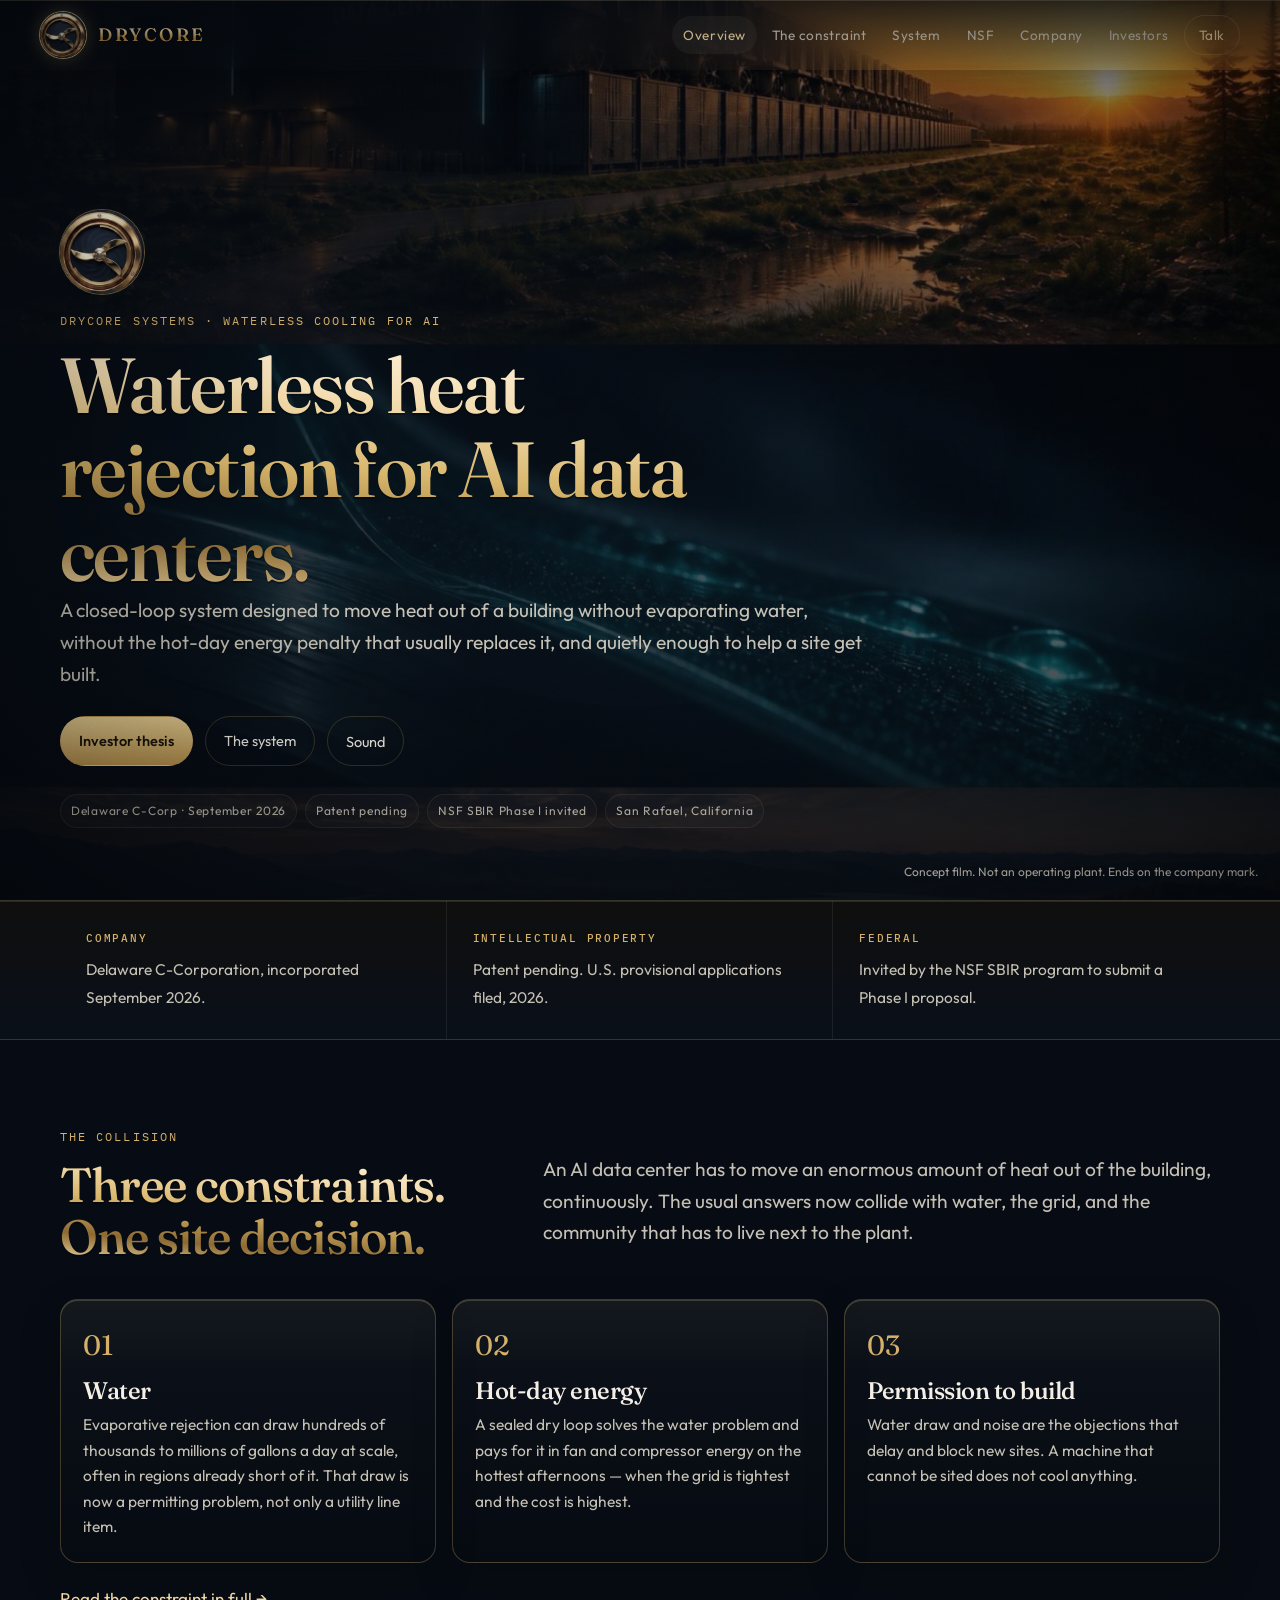
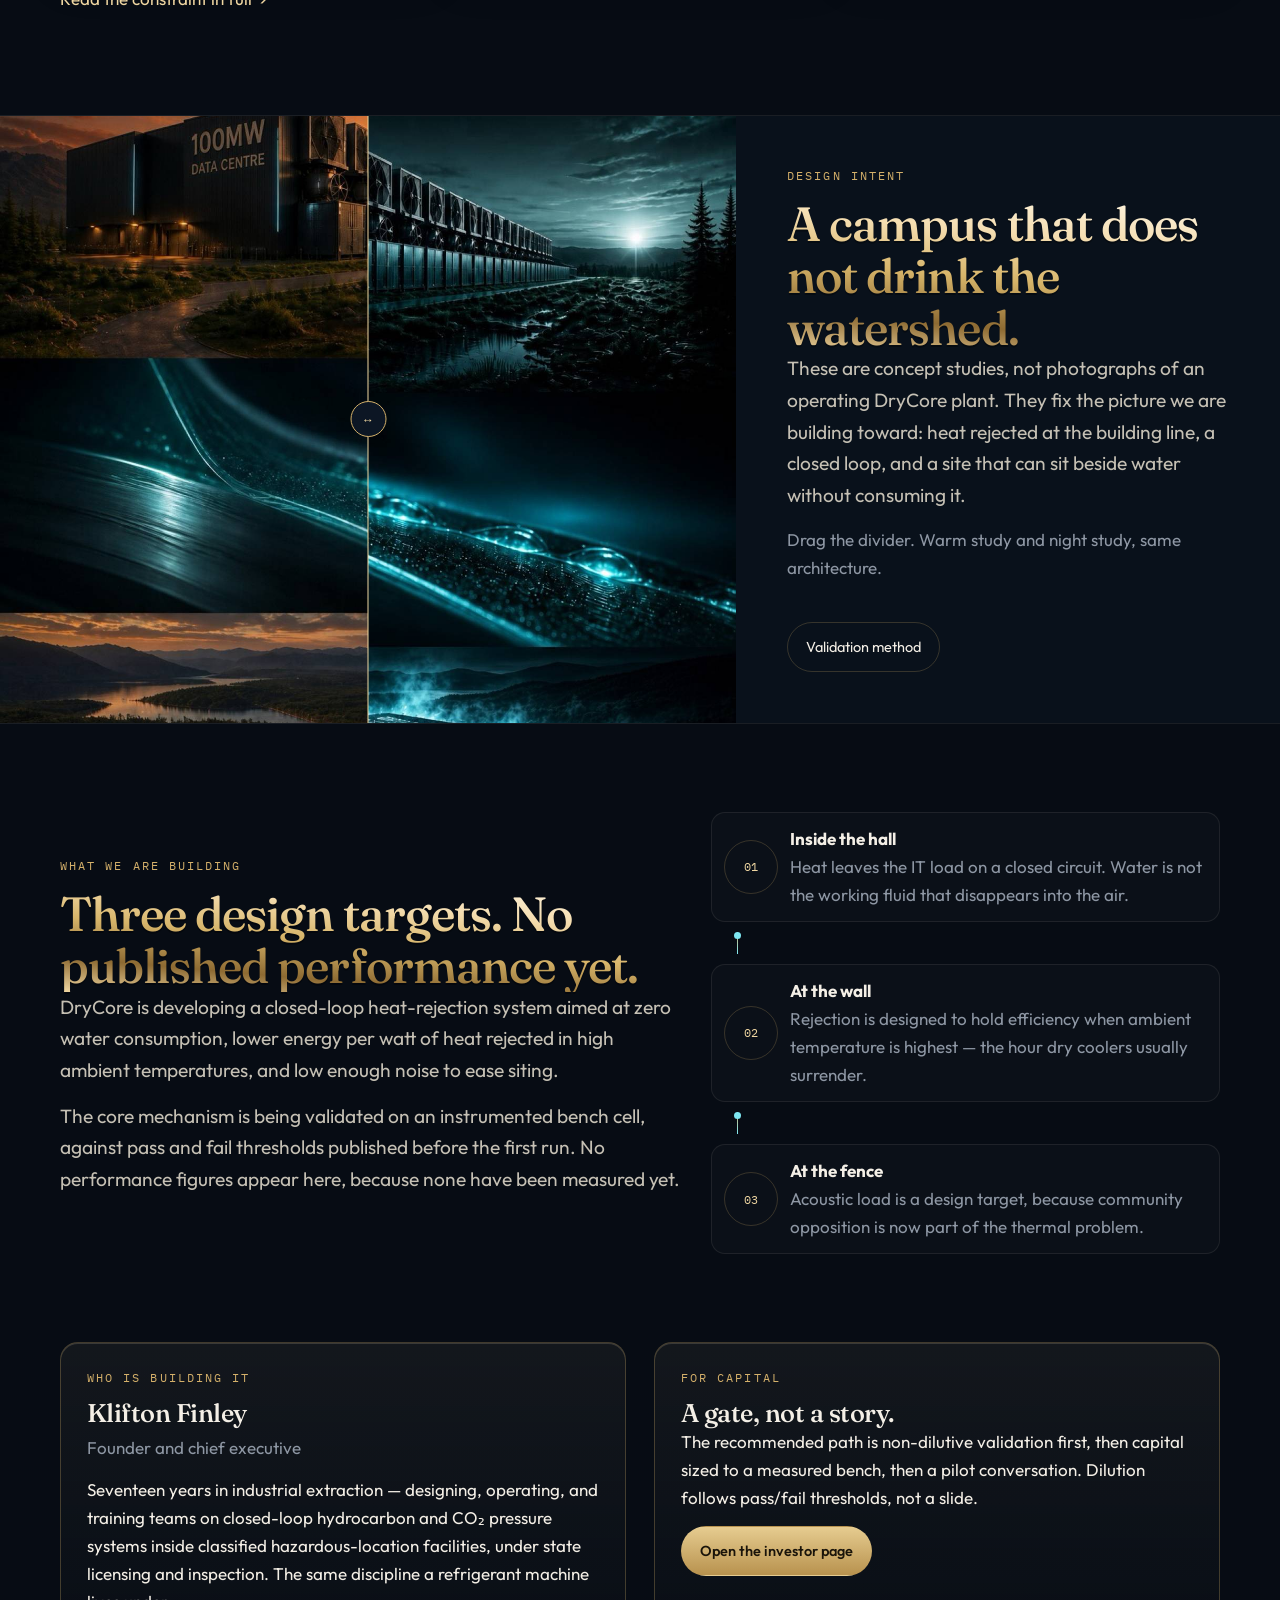
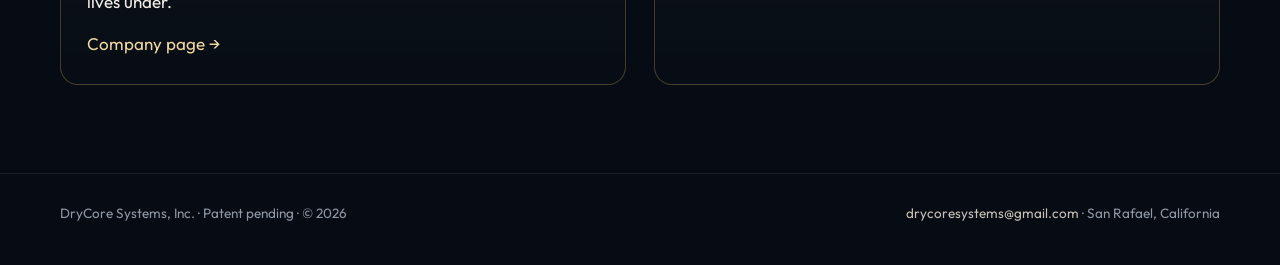
==== index.html @ 339e8fa3 "Add files via upload flatten asset paths" ====
<!doctype html>
<html lang="en">
<head>
<meta charset="utf-8">
<meta name="viewport" content="width=device-width,initial-scale=1">
<title>DryCore Systems — Waterless heat rejection for AI data centers</title>
<meta name="description" content="DryCore Systems is developing closed-loop, waterless heat rejection for AI data centers. Patent pending. Delaware C-Corporation.">
<meta property="og:title" content="DryCore Systems">
<meta property="og:description" content="Closed-loop, waterless heat rejection for AI data centers. Patent pending.">
<meta property="og:type" content="website">
<meta name="theme-color" content="#070d16">
<link rel="preconnect" href="https://fonts.googleapis.com">
<link rel="preconnect" href="https://fonts.gstatic.com" crossorigin>
<link href="https://fonts.googleapis.com/css2?family=Fraunces:opsz,wght@9..144,500;9..144,600&family=IBM+Plex+Mono:wght@400;500&family=Outfit:wght@360;460;540&display=swap" rel="stylesheet">
<link rel="stylesheet" href="site.css">
<link rel="icon" href="emblem.jpg">
</head>
<body>
<div class="progress"></div>
<header class="nav nav-over">
  <a class="brand" href="index.html"><img src="emblem.jpg" alt="DryCore mark"><b>DRY<span>CORE</span></b></a>
  <button class="menu-btn" aria-label="Menu">Menu</button>
  <nav class="nav-links">
    <a href="index.html" aria-current="page">Overview</a>
    <a href="problem.html">The constraint</a>
    <a href="technology.html">System</a>
    <a href="nsf.html">NSF</a>
    <a href="company.html">Company</a>
    <a href="investors.html">Investors</a>
    <a class="nav-cta" href="contact.html">Talk</a>
  </nav>
</header>

<section class="stage">
  <video id="hero-film" autoplay muted playsinline poster="vision-warm.jpg">
    <source src="intro.mp4" type="video/mp4">
  </video>
  <div class="stage-shade"></div>
  <div class="wrap stage-copy">
    <img class="stage-mark" src="emblem.jpg" alt="">
    <p class="kicker">DryCore Systems · Waterless cooling for AI</p>
    <h1>Waterless heat rejection for AI data centers.</h1>
    <p class="lede">A closed-loop system designed to move heat out of a building without evaporating water, without the hot-day energy penalty that usually replaces it, and quietly enough to help a site get built.</p>
    <div class="hero-actions">
      <a class="btn btn-gold" href="investors.html">Investor thesis</a>
      <a class="btn btn-ghost" href="technology.html">The system</a>
      <button class="btn btn-ghost" type="button" id="hero-sound">Sound</button>
    </div>
    <div class="pills">
      <span class="pill">Delaware C-Corp · September 2026</span>
      <span class="pill">Patent pending</span>
      <span class="pill">NSF SBIR Phase I invited</span>
      <span class="pill">San Rafael, California</span>
    </div>
  </div>
  <p class="stage-note">Concept film. Not an operating plant. Ends on the company mark.</p>
</section>

<main>

  <section class="strip">
    <div class="wrap strip-grid">
      <article><b>Company</b><span>Delaware C-Corporation, incorporated September 2026.</span></article>
      <article><b>Intellectual property</b><span>Patent pending. U.S. provisional applications filed, 2026.</span></article>
      <article><b>Federal</b><span>Invited by the NSF SBIR program to submit a Phase I proposal.</span></article>
    </div>
  </section>

  <section class="block">
    <div class="wrap">
      <div class="section-head">
        <div>
          <p class="kicker">The collision</p>
          <h2>Three constraints. One site decision.</h2>
        </div>
        <p class="lede">An AI data center has to move an enormous amount of heat out of the building, continuously. The usual answers now collide with water, the grid, and the community that has to live next to the plant.</p>
      </div>
      <div class="cards">
        <article class="card">
          <div class="num">01</div>
          <h3>Water</h3>
          <p>Evaporative rejection can draw hundreds of thousands to millions of gallons a day at scale, often in regions already short of it. That draw is now a permitting problem, not only a utility line item.</p>
        </article>
        <article class="card">
          <div class="num">02</div>
          <h3>Hot-day energy</h3>
          <p>A sealed dry loop solves the water problem and pays for it in fan and compressor energy on the hottest afternoons — when the grid is tightest and the cost is highest.</p>
        </article>
        <article class="card">
          <div class="num">03</div>
          <h3>Permission to build</h3>
          <p>Water draw and noise are the objections that delay and block new sites. A machine that cannot be sited does not cool anything.</p>
        </article>
      </div>
      <p style="margin-top:22px"><a href="problem.html">Read the constraint in full →</a></p>
    </div>
  </section>

  <section class="vision">
    <div class="compare" aria-label="Design visualizations, day and night">
      <img src="vision-cool.jpg" alt="Night design study of a data center heat-rejection campus">
      <img class="top" src="vision-warm.jpg" alt="Sunset design study of a 100 megawatt data centre with dry heat rejection">
      <div class="handle"><span>↔</span></div>
    </div>
    <div class="vision-copy">
      <p class="kicker">Design intent</p>
      <h2>A campus that does not drink the watershed.</h2>
      <p class="lede">These are concept studies, not photographs of an operating DryCore plant. They fix the picture we are building toward: heat rejected at the building line, a closed loop, and a site that can sit beside water without consuming it.</p>
      <p class="muted">Drag the divider. Warm study and night study, same architecture.</p>
      <div class="hero-actions">
        <a class="btn btn-ghost" href="technology.html">Validation method</a>
      </div>
    </div>
  </section>

  <section class="block">
    <div class="wrap diagram">
      <div>
        <p class="kicker">What we are building</p>
        <h2>Three design targets. No published performance yet.</h2>
        <p class="lede">DryCore is developing a closed-loop heat-rejection system aimed at zero water consumption, lower energy per watt of heat rejected in high ambient temperatures, and low enough noise to ease siting.</p>
        <p class="lede">The core mechanism is being validated on an instrumented bench cell, against pass and fail thresholds published before the first run. No performance figures appear here, because none have been measured yet.</p>
      </div>
      <div class="path">
        <div class="node"><i>01</i><div><strong>Inside the hall</strong><br><span class="muted">Heat leaves the IT load on a closed circuit. Water is not the working fluid that disappears into the air.</span></div></div>
        <div class="flow"></div>
        <div class="node"><i>02</i><div><strong>At the wall</strong><br><span class="muted">Rejection is designed to hold efficiency when ambient temperature is highest — the hour dry coolers usually surrender.</span></div></div>
        <div class="flow"></div>
        <div class="node"><i>03</i><div><strong>At the fence</strong><br><span class="muted">Acoustic load is a design target, because community opposition is now part of the thermal problem.</span></div></div>
      </div>
    </div>
  </section>

  <section class="block" style="padding-top:0">
    <div class="wrap two">
      <div class="panel">
        <p class="kicker">Who is building it</p>
        <h3>Klifton Finley</h3>
        <p class="muted" style="margin-top:6px">Founder and chief executive</p>
        <p>Seventeen years in industrial extraction — designing, operating, and training teams on closed-loop hydrocarbon and CO₂ pressure systems inside classified hazardous-location facilities, under state licensing and inspection. The same discipline a refrigerant machine lives under.</p>
        <a href="company.html">Company page →</a>
      </div>
      <div class="panel">
        <p class="kicker">For capital</p>
        <h3>A gate, not a story.</h3>
        <p>The recommended path is non-dilutive validation first, then capital sized to a measured bench, then a pilot conversation. Dilution follows pass/fail thresholds, not a slide.</p>
        <a class="btn btn-gold" href="investors.html">Open the investor page</a>
      </div>
    </div>
  </section>
</main>

<footer>
  <div class="wrap foot">
    <div>DryCore Systems, Inc. · Patent pending · © 2026</div>
    <div><a href="mailto:drycoresystems@gmail.com">drycoresystems@gmail.com</a> · San Rafael, California</div>
  </div>
</footer>
<script src="site.js"></script>
</body>
</html>
---- site.css ----
/* DryCore Systems — institutional site
   Palette from the mark: deep navy, brushed gold, cream.
   Night cyan and sunset amber used as secondary atmosphere only. */

:root {
  --navy: #070d16;
  --navy-2: #0c1624;
  --navy-3: #122033;
  --navy-4: #182a40;
  --gold: #d4b06a;
  --gold-2: #f0d7a2;
  --gold-dim: #8d7344;
  --bronze: #a88455;
  --ink: #f4efe6;
  --ink-2: #c5c0b4;
  --ink-3: #8e97a4;
  --line: rgba(212, 176, 106, 0.22);
  --line-soft: rgba(244, 239, 230, 0.08);
  --cyan: #7ee7f2;
  --cyan-dim: #1c6f7c;
  --amber: #e7a15a;
  --danger: #d67b6a;
  --shadow: 0 30px 80px rgba(0, 0, 0, 0.45);
  --serif: "Fraunces", "Iowan Old Style", Palatino, serif;
  --sans: "Outfit", "Avenir Next", "Segoe UI", sans-serif;
  --mono: "IBM Plex Mono", ui-monospace, monospace;
  --max: 1160px;
  --pad: clamp(20px, 4vw, 40px);
}

* { box-sizing: border-box; }
html { scroll-behavior: smooth; -webkit-text-size-adjust: 100%; }
body {
  margin: 0;
  color: var(--ink);
  font-family: var(--sans);
  font-size: 17px;
  line-height: 1.65;
  font-weight: 400;
  text-rendering: optimizeLegibility;
  background-color: #070c14;
  background-image:
    radial-gradient(900px 520px at 12% -10%, rgba(212, 176, 106, 0.16), transparent 60%),
    radial-gradient(800px 480px at 100% 0%, rgba(40, 110, 130, 0.18), transparent 55%),
    linear-gradient(180deg, rgba(255,255,255,0.025), transparent 180px),
    repeating-linear-gradient(0deg, rgba(244,239,230,0.015) 0 1px, transparent 1px 4px),
    repeating-linear-gradient(90deg, rgba(212,176,106,0.035) 0 1px, transparent 1px 28px);
  background-attachment: fixed;
}
body::before {
  content: "";
  pointer-events: none;
  position: fixed;
  inset: 0;
  z-index: 70;
  opacity: 0.18;
  background-image: url("data:image/svg+xml;utf8,<svg xmlns='http://www.w3.org/2000/svg' width='220' height='220'><filter id='n'><feTurbulence type='fractalNoise' baseFrequency='.8' numOctaves='2' stitchTiles='stitch'/></filter><rect width='100%' height='100%' filter='url(%23n)' opacity='.55'/></svg>");
  mix-blend-mode: overlay;
}
body::after {
  content: "";
  pointer-events: none;
  position: fixed;
  inset: 0;
  z-index: 69;
  background: radial-gradient(ellipse at center, transparent 40%, rgba(0,0,0,.45) 100%);
}
::selection { background: rgba(212, 176, 106, 0.35); color: #fff; }
img { max-width: 100%; display: block; }
a { color: var(--gold-2); text-decoration: none; }
button, input, textarea { font-family: inherit; }

.progress {
  position: fixed; top: 0; left: 0; height: 2px; width: 0;
  background: linear-gradient(90deg, var(--bronze), var(--gold-2));
  z-index: 100;
}

/* nav */
.nav {
  position: sticky; top: 0; z-index: 40;
  display: flex; align-items: center; justify-content: space-between;
  gap: 18px;
  padding: 12px var(--pad);
  background:
    linear-gradient(180deg, rgba(28, 24, 16, 0.55), rgba(7, 13, 22, 0.82));
  backdrop-filter: blur(18px);
  border-bottom: 1px solid rgba(240, 215, 162, 0.28);
  box-shadow: inset 0 1px 0 rgba(255, 236, 196, 0.18), 0 10px 30px rgba(0,0,0,.28);
}
.brand {
  display: flex; align-items: center; gap: 12px;
  color: var(--ink); letter-spacing: 0.18em;
  font-weight: 560; font-size: 14px;
}
.brand img {
  width: 46px; height: 46px; border-radius: 50%;
  object-fit: cover; object-position: 42% 48%;
  box-shadow:
    0 0 0 1px rgba(240, 215, 162, 0.7),
    0 0 18px rgba(212, 176, 106, 0.35),
    inset 0 0 0 1px rgba(0,0,0,.4);
}
.brand b {
  font-family: var(--serif);
  font-weight: 520;
  font-size: 18px;
  letter-spacing: 0.14em;
  background: linear-gradient(180deg, #fff6df 0%, #f0d7a2 38%, #b8893e 62%, #f3e2b8 100%);
  -webkit-background-clip: text;
  background-clip: text;
  color: transparent;
  filter: drop-shadow(0 1px 0 rgba(0,0,0,.45));
}
.brand b span { color: inherit; }
.nav-links { display: flex; align-items: center; gap: 4px; }
.nav-links a {
  color: var(--ink-2); font-size: 13.5px; letter-spacing: 0.04em;
  padding: 8px 11px; border-radius: 999px;
}
.nav-links a:hover, .nav-links a[aria-current="page"] { color: var(--ink); background: rgba(244, 239, 230, 0.05); }
.nav-links a[aria-current="page"] { color: var(--gold-2); }
.nav-cta {
  border: 1px solid var(--line) !important;
  color: var(--gold-2) !important;
  padding: 8px 14px !important;
}
.menu-btn {
  display: none; background: transparent; color: var(--ink);
  border: 1px solid var(--line); border-radius: 8px; padding: 8px 10px;
}

/* layout */
.wrap { width: min(var(--max), calc(100% - var(--pad) * 2)); margin-inline: auto; }
.kicker {
  font-family: var(--mono); font-size: 11.5px; letter-spacing: 0.18em;
  text-transform: uppercase; color: var(--gold); margin: 0 0 12px;
}
h1, h2, h3 { font-family: var(--serif); font-weight: 520; letter-spacing: -0.02em; line-height: 1.08; margin: 0; }
h1, h2 {
  background: linear-gradient(185deg, #fff8e8 0%, #f4ddb0 28%, #d7b56a 52%, #8d6a32 78%, #f0d7a2 100%);
  -webkit-background-clip: text;
  background-clip: text;
  color: transparent;
  filter: drop-shadow(0 2px 0 rgba(0,0,0,.35));
}
h1 { font-size: clamp(40px, 6.4vw, 78px); font-weight: 560; }
h2 { font-size: clamp(30px, 4vw, 48px); }
h3 { font-size: clamp(22px, 2vw, 28px); color: #f4efe6; }
.lede { color: var(--ink-2); font-size: clamp(17px, 1.5vw, 20px); max-width: 62ch; }
p { margin: 0 0 14px; }
.muted { color: var(--ink-3); }
.gold { color: var(--gold-2); }

.btn {
  display: inline-flex; align-items: center; gap: 8px;
  border-radius: 999px; padding: 12px 18px;
  border: 1px solid var(--line); color: var(--ink);
  background: transparent; cursor: pointer; font-size: 14.5px;
}
.btn-gold {
  background: linear-gradient(180deg, #e6cc90, #b8924e);
  color: #1a140a; border-color: transparent; font-weight: 560;
}
.btn-gold:hover { filter: brightness(1.06); }
.btn-ghost:hover { border-color: var(--gold); color: var(--gold-2); }

/* hero */
.hero {
  position: relative;
  min-height: calc(100vh - 70px);
  display: grid;
  grid-template-columns: 1.05fr 0.95fr;
  gap: 40px;
  align-items: center;
  padding: 36px 0 64px;
  overflow: hidden;
}
.hero::after {
  content: "";
  position: absolute; inset: auto -10% -20% 30%;
  height: 55%;
  background: radial-gradient(ellipse at center, rgba(212, 176, 106, 0.14), transparent 68%);
  pointer-events: none;
}
.mark-stage {
  position: relative;
  width: min(520px, 100%);
  aspect-ratio: 1;
  margin-inline: auto;
}
.mark-stage img.emblem {
  width: 78%; height: 78%;
  object-fit: cover; object-position: 46% 50%;
  border-radius: 50%;
  position: absolute; inset: 11%;
  box-shadow: 0 20px 60px rgba(0,0,0,.45), inset 0 0 0 1px rgba(240, 215, 162, 0.25);
}
.ring {
  position: absolute; inset: 0; border-radius: 50%;
  border: 1px solid rgba(212, 176, 106, 0.35);
  animation: spin 48s linear infinite;
}
.ring::before, .ring::after {
  content: ""; position: absolute; width: 7px; height: 7px; border-radius: 50%;
  background: var(--gold-2); box-shadow: 0 0 12px var(--gold);
}
.ring::before { top: 8%; left: 50%; }
.ring::after { bottom: 14%; left: 18%; background: #efe6d4; }
.ring-2 { inset: 7%; border-style: dashed; animation-duration: 80s; animation-direction: reverse; opacity: 0.7; }
.glow {
  position: absolute; width: 180px; height: 180px; border-radius: 50%;
  background: radial-gradient(circle, rgba(126, 231, 242, 0.18), transparent 70%);
  pointer-events: none; transform: translate(-50%, -50%);
  left: 50%; top: 50%;
}
.hero-copy { position: relative; z-index: 1; }
.word {
  font-family: var(--serif); font-weight: 500;
  font-size: clamp(52px, 7vw, 92px); letter-spacing: -0.03em; line-height: 0.9;
}
.word span { color: var(--gold-2); }
.sys {
  margin-top: 10px; letter-spacing: 0.42em; font-size: 13px; color: var(--ink-3);
}
.rule {
  height: 1px; width: min(420px, 100%);
  background: linear-gradient(90deg, var(--gold), transparent);
  margin: 16px 0 14px;
}
.micro {
  font-family: var(--mono); letter-spacing: 0.22em; font-size: 12px; color: var(--ink-2);
}
.hero h1 { font-size: clamp(32px, 3.6vw, 48px); margin-top: 28px; max-width: 16ch; }
.hero .lede { margin-top: 16px; }
.hero-actions { display: flex; gap: 12px; flex-wrap: wrap; margin-top: 26px; }
.pills { display: flex; flex-wrap: wrap; gap: 8px; margin-top: 28px; }
.pill {
  font-size: 12px; letter-spacing: 0.06em; color: var(--ink-2);
  border: 1px solid var(--line-soft); border-radius: 999px; padding: 6px 10px;
  background: rgba(255,255,255,0.02);
}

/* strips */
.strip {
  border-block: 1px solid rgba(212, 176, 106, 0.22);
  background:
    linear-gradient(180deg, rgba(18, 16, 12, 0.72), rgba(10, 16, 26, 0.78));
  box-shadow: inset 0 1px 0 rgba(255, 236, 196, 0.12);
}
.strip-grid {
  display: grid; grid-template-columns: repeat(3, 1fr);
}
.strip-grid article { padding: 28px 26px; border-right: 1px solid var(--line-soft); }
.strip-grid article:last-child { border-right: 0; }
.strip b {
  display: block; font-family: var(--mono); font-size: 11px; letter-spacing: 0.16em;
  text-transform: uppercase; color: var(--gold); font-weight: 450; margin-bottom: 8px;
}
.strip span { color: var(--ink-2); font-size: 15.5px; }

section.block { padding: 88px 0; }
.section-head { display: grid; grid-template-columns: 0.8fr 1.2fr; gap: 32px; margin-bottom: 36px; align-items: end; }

.cards { display: grid; grid-template-columns: repeat(3, 1fr); gap: 16px; }
.card {
  background:
    linear-gradient(180deg, rgba(255, 236, 196, 0.06), rgba(255,255,255,0.02) 28%, rgba(0,0,0,.12));
  border: 1px solid rgba(212, 176, 106, 0.28);
  border-radius: 18px;
  padding: 22px;
  min-height: 180px;
  box-shadow: inset 0 1px 0 rgba(255, 236, 196, 0.18), 0 16px 40px rgba(0,0,0,.22);
  transition: border-color .25s ease, transform .25s ease;
}
.card:hover { border-color: var(--line); transform: translateY(-3px); }
.card .num {
  font-family: var(--serif); color: var(--gold); font-size: 28px;
}
.card h3 { margin: 10px 0 8px; font-size: 24px; }
.card p { color: var(--ink-2); margin: 0; font-size: 15.5px; }

/* vision band */
.vision {
  display: grid; grid-template-columns: 1.15fr 0.85fr; min-height: 560px;
  border-block: 1px solid var(--line-soft);
}
.vision figure { margin: 0; position: relative; overflow: hidden; min-height: 320px; }
.vision img { width: 100%; height: 100%; object-fit: cover; }
.vision figcaption {
  position: absolute; left: 16px; bottom: 16px; right: 16px;
  background: rgba(7, 13, 22, 0.72); backdrop-filter: blur(8px);
  border: 1px solid var(--line-soft); border-radius: 12px; padding: 12px 14px;
  font-size: 13px; color: var(--ink-2);
}
.vision-copy { padding: clamp(28px, 4vw, 56px); display: flex; flex-direction: column; justify-content: center; background: #09111b; }
.compare {
  position: relative; height: 100%; min-height: 420px; overflow: hidden; cursor: ew-resize;
}
.compare img { position: absolute; inset: 0; width: 100%; height: 100%; object-fit: cover; }
.compare .top { clip-path: inset(0 50% 0 0); }
.compare .handle {
  position: absolute; top: 0; bottom: 0; left: 50%; width: 1px;
  background: var(--gold-2); transform: translateX(-50%);
}
.compare .handle span {
  position: absolute; top: 50%; left: 50%; transform: translate(-50%, -50%);
  width: 36px; height: 36px; border-radius: 50%;
  background: #0c1624; border: 1px solid var(--gold);
  display: grid; place-items: center; color: var(--gold-2); font-size: 12px;
}

/* diagram */
.diagram {
  display: grid; grid-template-columns: 1.1fr 0.9fr; gap: 28px; align-items: center;
}
.path {
  display: grid; gap: 10px;
}
.node {
  display: grid; grid-template-columns: 54px 1fr; gap: 12px; align-items: center;
  padding: 12px; border: 1px solid var(--line-soft); border-radius: 14px;
  background: rgba(255,255,255,0.02);
}
.node i {
  width: 54px; height: 54px; border-radius: 50%;
  display: grid; place-items: center;
  border: 1px solid var(--line); color: var(--gold-2);
  font-family: var(--mono); font-style: normal; font-size: 12px;
}
.flow {
  height: 22px; margin-left: 26px; width: 1px;
  background: linear-gradient(var(--gold), var(--cyan));
  position: relative;
}
.flow::after {
  content: ""; position: absolute; left: -3px; width: 7px; height: 7px; border-radius: 50%;
  background: var(--cyan); animation: drop 2.4s linear infinite;
}

.two { display: grid; grid-template-columns: 1fr 1fr; gap: 28px; }
.panel {
  border: 1px solid rgba(212, 176, 106, 0.28);
  border-radius: 18px;
  padding: 26px;
  background:
    linear-gradient(180deg, rgba(255,236,196,0.05), rgba(8,14,22,.55));
  box-shadow: inset 0 1px 0 rgba(255,236,196,.16);
}
.list { margin: 0; padding: 0; list-style: none; }
.list li {
  padding: 12px 0; border-bottom: 1px solid var(--line-soft);
  display: grid; grid-template-columns: 92px 1fr; gap: 12px;
}
.list li:last-child { border-bottom: 0; }
.list strong { color: var(--gold); font-weight: 500; font-size: 13px; letter-spacing: 0.08em; text-transform: uppercase; }

/* investors */
.metrics { display: grid; grid-template-columns: repeat(4, 1fr); gap: 12px; }
.metric {
  padding: 18px; border-radius: 16px; border: 1px solid var(--line-soft);
  background: #0c1624;
}
.metric em { font-style: normal; font-family: var(--serif); font-size: 28px; color: var(--gold-2); display: block; }
.metric span { color: var(--ink-3); font-size: 13px; display: block; margin-top: 6px; }
.chart {
  border: 1px solid var(--line-soft); border-radius: 18px; padding: 22px;
  background: linear-gradient(180deg, #0d1826, #0a121c);
}
.bars { display: flex; align-items: flex-end; gap: 18px; height: 220px; margin-top: 18px; }
.bar { flex: 1; display: flex; flex-direction: column; justify-content: flex-end; align-items: center; gap: 8px; height: 100%; }
.bar .fill {
  width: 100%; border-radius: 10px 10px 4px 4px;
  background: linear-gradient(180deg, var(--gold-2), #8a6840);
  transform-origin: bottom; transform: scaleY(0); animation: grow 1.1s ease forwards;
}
.bar.alt .fill { background: linear-gradient(180deg, var(--cyan), #145e68); }
.bar small { color: var(--ink-3); font-size: 12px; text-align: center; }
.gates { display: grid; gap: 0; }
.gate {
  display: grid; grid-template-columns: 120px 1fr; gap: 18px;
  padding: 18px 0; border-top: 1px solid var(--line-soft);
}
.gate .when { font-family: var(--mono); color: var(--gold); font-size: 12px; letter-spacing: 0.12em; }
.alloc { display: grid; gap: 10px; }
.alloc-row { display: grid; grid-template-columns: 180px 1fr 42px; gap: 10px; align-items: center; font-size: 14px; color: var(--ink-2); }
.track { height: 8px; background: #182433; border-radius: 99px; overflow: hidden; }
.track span { display: block; height: 100%; background: linear-gradient(90deg, var(--bronze), var(--gold-2)); width: 0; animation: widen 1.1s ease forwards; }
.note {
  font-size: 13px; color: var(--ink-3); border-left: 2px solid var(--gold-dim); padding-left: 12px;
}

.toggle { display: flex; gap: 8px; flex-wrap: wrap; margin: 8px 0 0; }
.toggle button {
  background: transparent; color: var(--ink-2); border: 1px solid var(--line-soft);
  border-radius: 999px; padding: 7px 12px; cursor: pointer;
}
.toggle button[aria-pressed="true"] { color: #1a140a; background: var(--gold); border-color: var(--gold); }

/* contact */
form { display: grid; gap: 12px; }
label { display: grid; gap: 6px; font-size: 13px; color: var(--ink-3); letter-spacing: 0.04em; }
input, textarea {
  background: #0c1624; color: var(--ink); border: 1px solid var(--line-soft);
  border-radius: 12px; padding: 12px 14px; font-size: 16px;
}
input:focus, textarea:focus { outline: 2px solid rgba(212,176,106,.45); border-color: var(--gold); }
.form-row { display: grid; grid-template-columns: 1fr 1fr; gap: 12px; }
.toast { display: none; color: var(--gold-2); font-size: 14px; }

footer {
  border-top: 1px solid var(--line-soft);
  padding: 28px 0 40px; color: var(--ink-3); font-size: 13.5px;
}
.foot { display: flex; justify-content: space-between; gap: 18px; flex-wrap: wrap; }
.foot a { color: var(--ink-2); }

.reveal { opacity: 0; transform: translateY(16px); animation: rise .8s ease forwards; }
.d1 { animation-delay: .08s; } .d2 { animation-delay: .16s; } .d3 { animation-delay: .24s; } .d4 { animation-delay: .32s; }

@keyframes spin { to { transform: rotate(360deg); } }
@keyframes drop { from { top: -4px; opacity: 0; } 20% { opacity: 1; } to { top: 18px; opacity: 0; } }
@keyframes rise { to { opacity: 1; transform: none; } }
@keyframes grow { to { transform: scaleY(1); } }
@keyframes widen { to { width: var(--w); } }

.page-hero { padding: 64px 0 20px; }
.page-hero h1 { max-width: 16ch; }

table { width: 100%; border-collapse: collapse; font-size: 14.5px; }
th, td { text-align: left; padding: 12px 10px; border-bottom: 1px solid var(--line-soft); vertical-align: top; }
th { color: var(--gold); font-weight: 500; font-size: 12px; letter-spacing: 0.1em; text-transform: uppercase; }
td { color: var(--ink-2); }

@media (max-width: 900px) {
  .hero, .section-head, .vision, .diagram, .two, .strip-grid, .cards, .metrics { grid-template-columns: 1fr; }
  .strip-grid article { border-right: 0; border-bottom: 1px solid var(--line-soft); }
  .menu-btn { display: inline-flex; }
  .nav-links {
    display: none; position: absolute; top: 68px; left: 12px; right: 12px;
    flex-direction: column; align-items: stretch;
    background: #0c1624; border: 1px solid var(--line); border-radius: 16px; padding: 10px;
  }
  .nav-links.open { display: flex; }
  .form-row, .gate, .alloc-row, .list li { grid-template-columns: 1fr; }
  .hero { min-height: auto; padding-top: 18px; }
  h1 { font-size: clamp(36px, 10vw, 56px); }
}
.intro {
  position: fixed; inset: 0; z-index: 90;
  background: #070d16;
  display: grid; place-items: center;
  transition: opacity .7s ease, visibility .7s ease;
}
.intro.done { opacity: 0; visibility: hidden; pointer-events: none; }
.intro video {
  width: 100%; height: 100%; object-fit: cover; background: #070d16;
}
.intro-ui {
  position: absolute; left: 0; right: 0; bottom: 0;
  display: flex; justify-content: space-between; align-items: flex-end; gap: 16px;
  padding: 22px var(--pad) 26px;
  background: linear-gradient(transparent, rgba(7,13,22,.72));
}
.intro-ui p { margin: 0; color: var(--ink-2); font-size: 13px; max-width: 46ch; }
.intro-actions { display: flex; gap: 8px; }
.intro-actions button {
  background: rgba(7,13,22,.55); color: var(--ink);
  border: 1px solid var(--line); border-radius: 999px;
  padding: 8px 14px; cursor: pointer; font-size: 13px;
}
.intro-actions button.gold {
  background: linear-gradient(180deg, #e6cc90, #b8924e); color: #1a140a; border-color: transparent;
}
body.intro-lock { overflow: hidden; }

.nav-over { position: absolute; top: 0; left: 0; right: 0; background: linear-gradient(180deg, rgba(7,13,22,.72), transparent); border-bottom: 0; }
.stage { position: relative; min-height: 100vh; display: grid; align-items: end; overflow: hidden; background: #070d16 url("vision-warm.jpg") center/cover; }
.stage video { position: absolute; inset: 0; width: 100%; height: 100%; object-fit: cover; }
.stage-shade { position: absolute; inset: 0; background: linear-gradient(90deg, rgba(7,13,22,.88) 0%, rgba(7,13,22,.55) 46%, rgba(7,13,22,.15) 100%), linear-gradient(transparent, rgba(7,13,22,.7)); }
.stage-copy { position: relative; z-index: 1; padding: 120px 0 72px; }
.stage-mark { width: 84px; height: 84px; border-radius: 50%; object-fit: cover; object-position: 42% 48%; box-shadow: 0 0 0 1px rgba(212,176,106,.5); margin-bottom: 18px; }
.stage h1 { max-width: 14ch; }
.stage-note { position: absolute; right: 22px; bottom: 18px; z-index: 1; margin: 0; font-size: 12px; color: #d9d3c6; }

@media (prefers-reduced-motion: reduce) {
  .intro { display: none; }
  *, *::before, *::after { animation: none !important; transition: none !important; }
  .reveal { opacity: 1; transform: none; }
  .bar .fill { transform: none; }
  .track span { width: var(--w); }
}

/* ── Added: water scale calculator ─────────────────────────────── */
.calc {
  margin-top: 26px;
  background: var(--navy-2);
  border: 1px solid var(--line);
  border-radius: 14px;
  padding: clamp(18px, 3vw, 26px);
}
.calc label { display: block; font-family: var(--sans); font-size: 14px; color: var(--ink-2); margin-bottom: 12px; }
.calc label b { font-family: var(--mono); color: var(--gold-2); font-weight: 500; }
.calc input[type="range"] { width: 100%; accent-color: var(--gold); height: 30px; cursor: pointer; }
.calc .ends { display: flex; justify-content: space-between; font-family: var(--mono); font-size: 12px; color: var(--ink-3); margin-top: -2px; }
.calc .out { display: grid; gap: 16px; margin-top: 22px; }
@media (min-width: 620px) { .calc .out { grid-template-columns: repeat(3, 1fr); } }
.calc .out div { min-width: 0; }
.calc .out b {
  display: block; font-family: var(--serif); font-weight: 600;
  font-size: clamp(24px, 5vw, 32px); color: var(--gold-2); line-height: 1.05;
}
.calc .out span { display: block; font-family: var(--sans); font-size: 13px; color: var(--ink-3); margin-top: 5px; line-height: 1.4; }
.calc .band {
  margin-top: 20px; padding-top: 16px; border-top: 1px solid var(--line-soft);
  font-family: var(--sans); font-size: 14px; color: var(--ink-2);
}
.calc .band strong { color: var(--ink); font-weight: 500; }

/* ── Added: segment ladder (TAM → served segment) ──────────────── */
.ladder { display: grid; gap: 12px; margin-top: 22px; }
.ladder .rung {
  display: grid; grid-template-columns: 1fr; gap: 6px;
  background: var(--navy-2); border: 1px solid var(--line-soft);
  border-left: 3px solid var(--gold-dim); border-radius: 10px; padding: 14px 16px;
}
.ladder .rung.focus { border-left-color: var(--gold); background: var(--navy-3); }
.ladder .rung em { font-style: normal; font-family: var(--mono); font-size: 12px; letter-spacing: .08em; text-transform: uppercase; color: var(--ink-3); }
.ladder .rung b { font-family: var(--serif); font-weight: 600; font-size: clamp(19px, 3.4vw, 24px); color: var(--ink); }
.ladder .rung span { font-family: var(--sans); font-size: 14px; color: var(--ink-2); line-height: 1.5; }
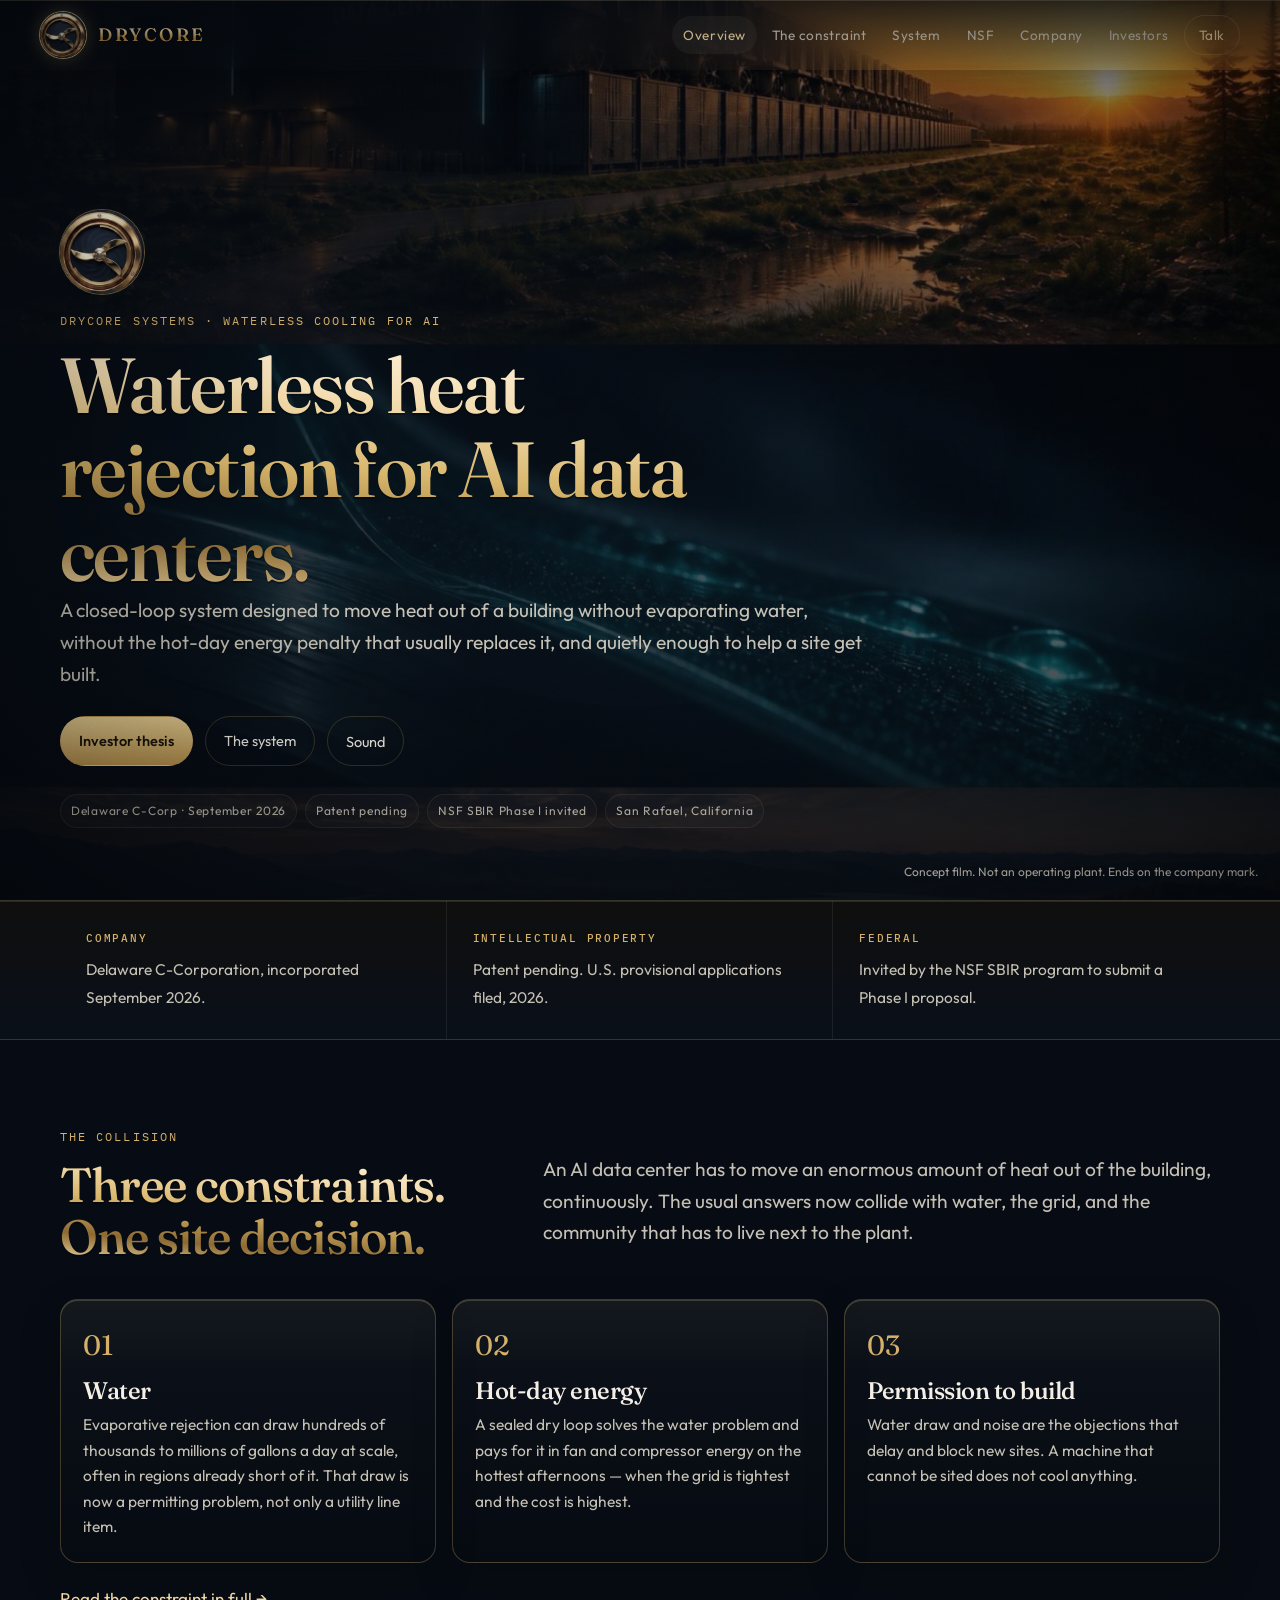
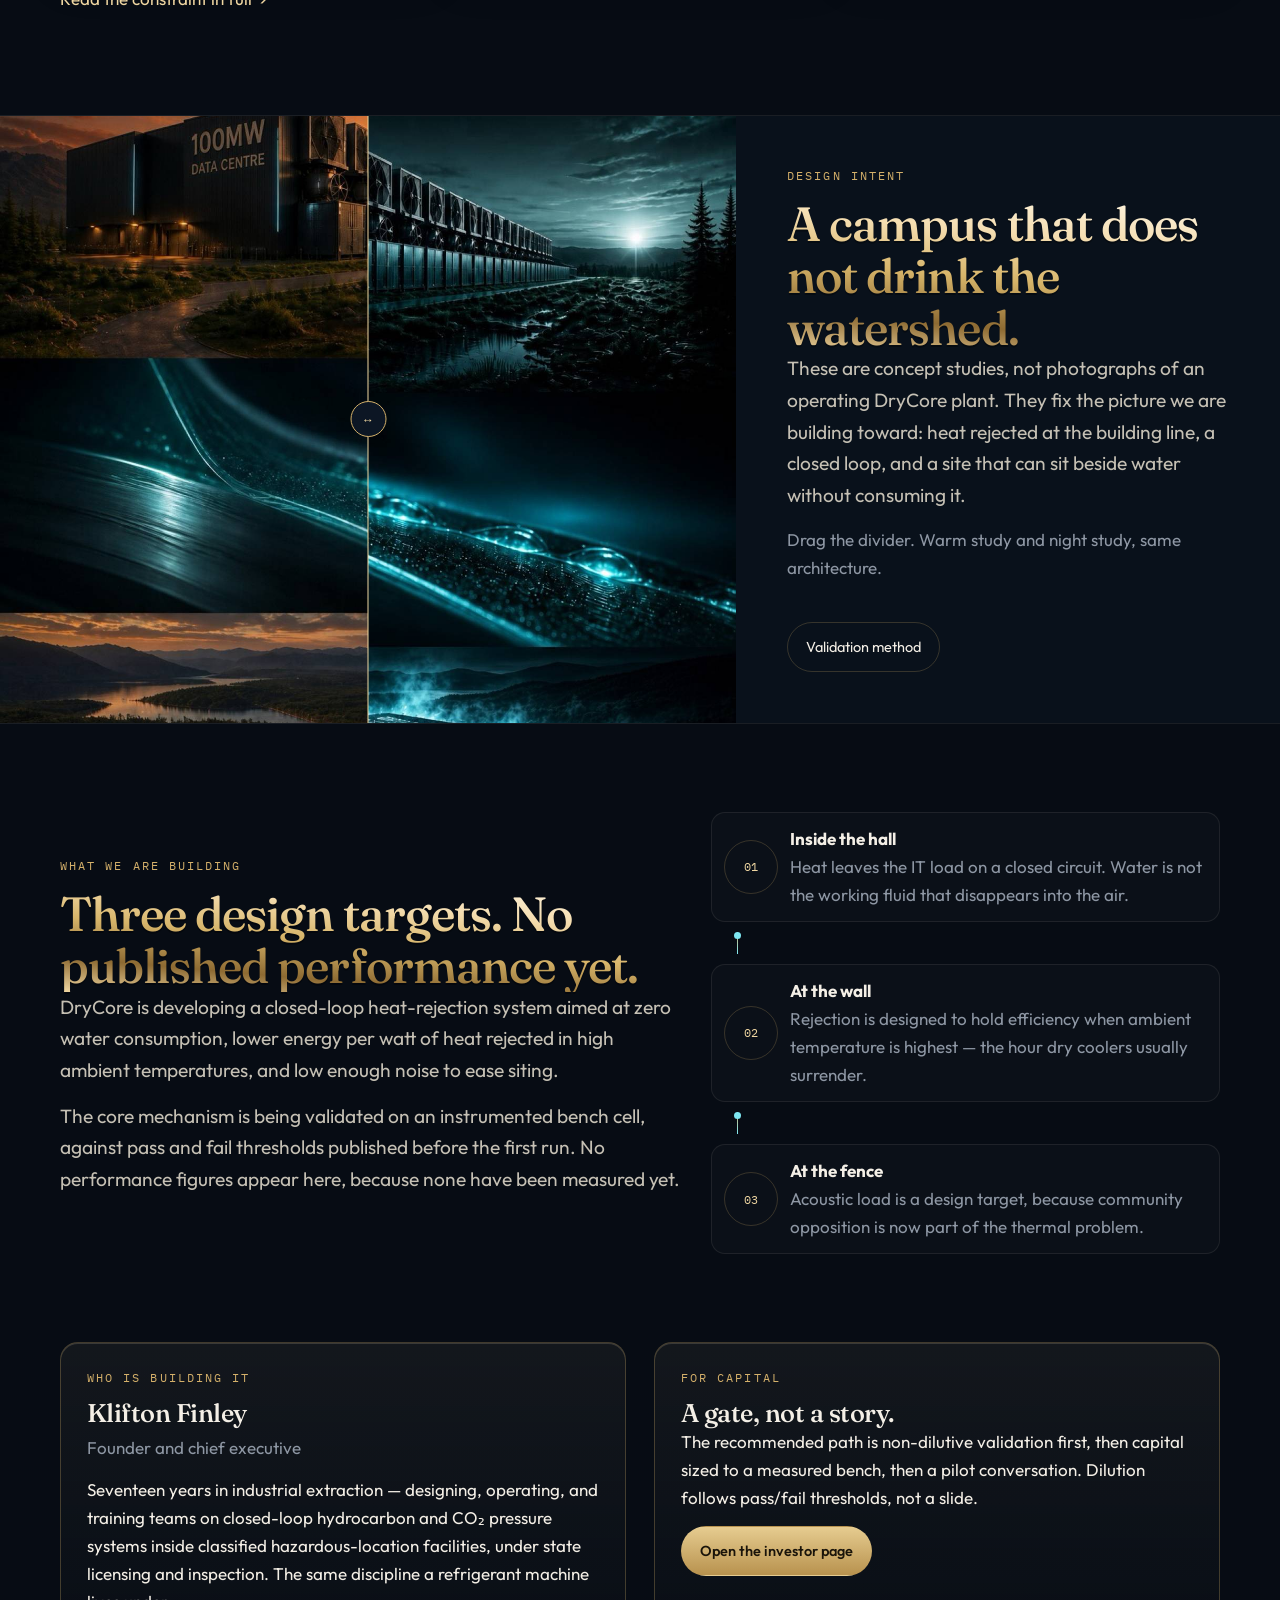
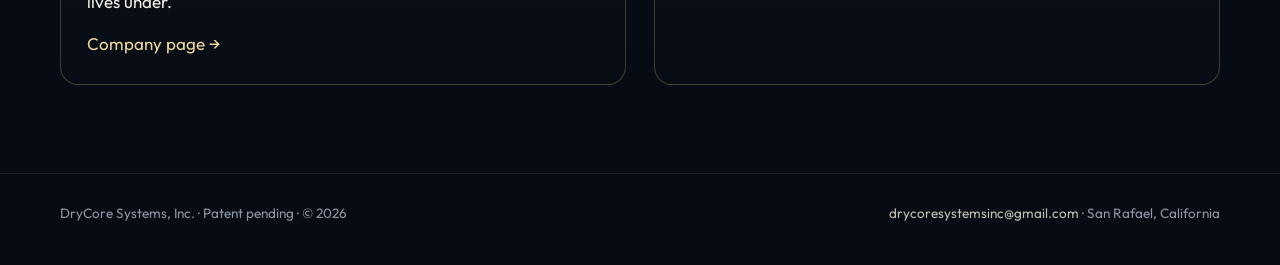
==== commit 8b9995a4: "Add files via upload update email and EPRI citations" ====
--- a/index.html
+++ b/index.html
@@ -153,7 +153,7 @@
 <footer>
   <div class="wrap foot">
     <div>DryCore Systems, Inc. · Patent pending · © 2026</div>
-    <div><a href="mailto:drycoresystems@gmail.com">drycoresystems@gmail.com</a> · San Rafael, California</div>
+    <div><a href="mailto:drycoresystemsinc@gmail.com">drycoresystemsinc@gmail.com</a> · San Rafael, California</div>
   </div>
 </footer>
 <script src="site.js"></script>
